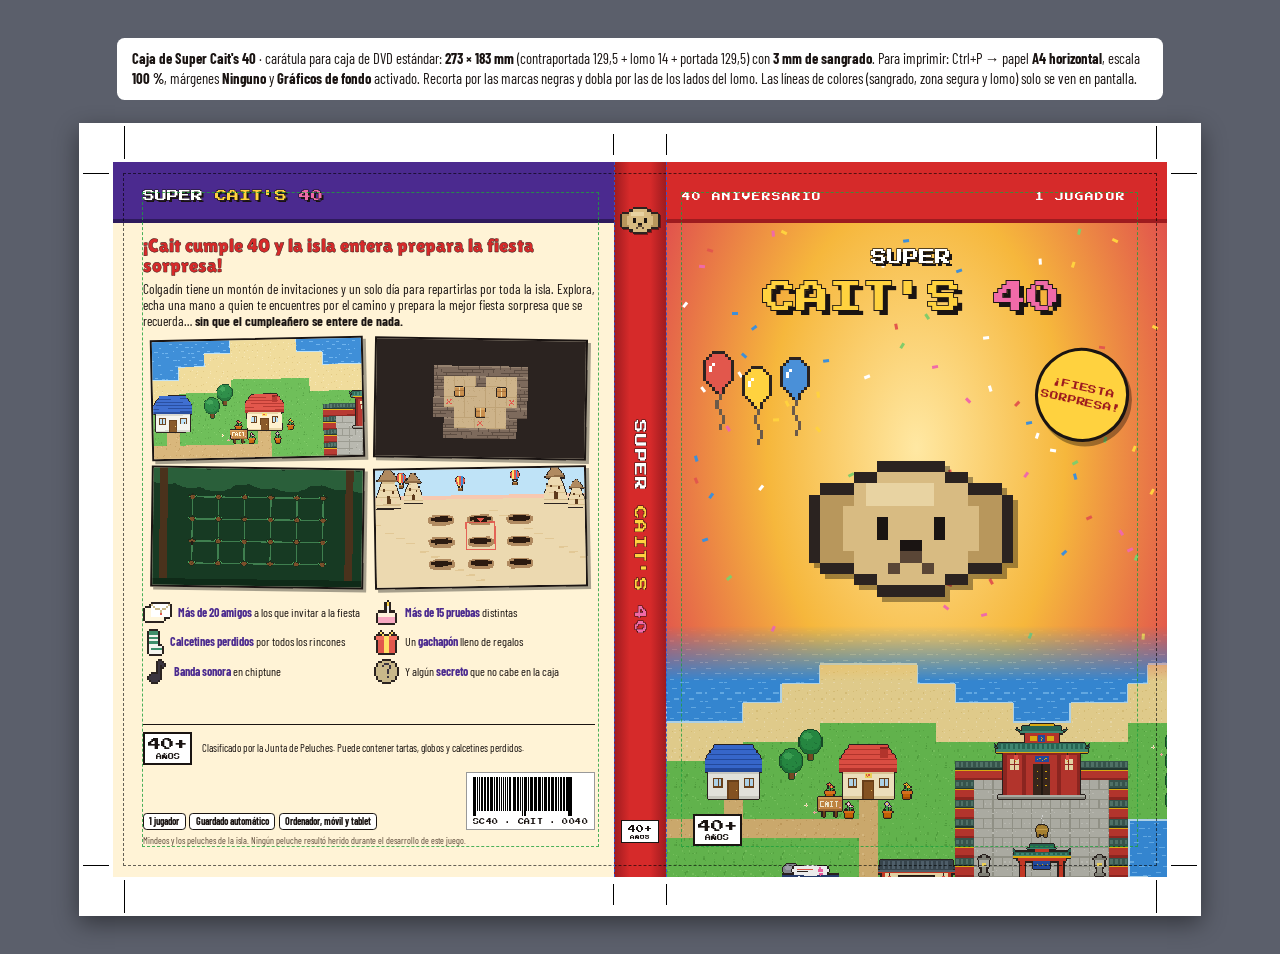
==== caja/index.html @ e4d0650d "Subida del juego" ====
<!doctype html>
<html lang="es">
<head>
<meta charset="utf-8">
<meta name="viewport" content="width=device-width, initial-scale=1">
<title>Super Cait's 40 — Caja (DVD)</title>
<link rel="preconnect" href="https://fonts.googleapis.com">
<link rel="preconnect" href="https://fonts.gstatic.com" crossorigin>
<link href="https://fonts.googleapis.com/css2?family=Barlow+Condensed:ital,wght@0,400;0,600;0,700;1,400;1,700&family=Lilita+One&family=Press+Start+2P&display=swap" rel="stylesheet">
<link rel="stylesheet" href="caja.css">
</head>
<body>

<div class="noprint">
  <b>Caja de Super Cait's 40</b> · carátula para caja de DVD estándar: <b>273 × 183 mm</b> (contraportada 129,5 + lomo 14 +
  portada 129,5) con <b>3 mm de sangrado</b>. Para imprimir: Ctrl+P → papel <b>A4 horizontal</b>, escala <b>100 %</b>,
  márgenes <b>Ninguno</b> y <b>Gráficos de fondo</b> activado. Recorta por las marcas negras y dobla por las de los lados del lomo.
  Las líneas de colores (sangrado, zona segura y lomo) solo se ven en pantalla.
</div>

<div class="sheet">
  <div class="cover">

    <!-- ============================================================ CONTRAPORTADA -->
    <section class="panel back">
      <div class="band">
        <div class="mini-logo">SUPER <b>CAIT'S</b> <span>40</span></div>
      </div>
      <div class="inner">
        <h2 class="tagline">¡Cait cumple 40 y la isla entera prepara la fiesta sorpresa!</h2>
        <p class="blurb">Colgadín tiene un montón de invitaciones y un solo día para repartirlas por toda la isla. Explora,
          echa una mano a quien te encuentres por el camino y prepara la mejor fiesta sorpresa que se recuerda…
          <b>sin que el cumpleañero se entere de nada.</b></p>

        <div class="shots">
          <img data-map="isla" data-rect="14,4,16,9" data-empty alt="">
          <img src="img/sokoban.png" alt="">
          <img src="img/monos.png" alt="">
          <img src="img/awawas.png" alt="">
        </div>

        <ul class="feats">
          <li><img data-icon="invites" data-x="2.2" alt=""><span><b>Más de 20 amigos</b> a los que invitar a la fiesta</span></li>
          <li><img data-icon="cake" data-x="2.2" alt=""><span><b>Más de 15 pruebas</b> distintas</span></li>
          <li><img data-icon="sock_0" data-x="2.2" alt=""><span><b>Calcetines perdidos</b> por todos los rincones</span></li>
          <li><img data-icon="gift" data-x="2.2" alt=""><span>Un <b>gachapón</b> lleno de regalos</span></li>
          <li><img data-icon="music" data-x="2.2" alt=""><span><b>Banda sonora</b> en chiptune</span></li>
          <li><img data-icon="question" data-x="2.2" alt=""><span>Y algún <b>secreto</b> que no cabe en la caja</span></li>
        </ul>
      </div>

      <div class="legal-strip">
        <div class="rating"><div class="r">40+<small>AÑOS</small></div>
          <div>Clasificado por la Junta de Peluches. Puede contener tartas, globos y calcetines
            perdidos.</div></div>
        <div class="info">
          <div class="specs"><span>1 jugador</span><span>Guardado automático</span><span>Ordenador, móvil y tablet</span></div>
          <div class="bar-wrap">
            <div class="barcode" id="barcode"></div>
            <div class="code">SC40 · CAIT · 0040</div>
          </div>
        </div>
        <p class="tiny">Mindeos y los peluches de la isla. Ningún peluche resultó herido durante el desarrollo de este juego.</p>
      </div>
    </section>

    <!-- ============================================================ LOMO -->
    <section class="panel spine">
      <img class="spine-face" data-spr="colgadin_down_0" data-x="2.3" alt="">
      <div class="spine-title"><span>SUPER <b>CAIT'S</b> <i>40</i></span></div>
      <div class="spine-r">40+<small>AÑOS</small></div>
    </section>

    <!-- ============================================================ PORTADA -->
    <section class="panel front">
      <div class="sky"></div>
      <div class="confetti" id="confetti"></div>
      <img class="ground" data-map="isla" data-rect="12,2,26,13" data-empty alt="">
      <div class="band">
        <span>40 ANIVERSARIO</span><span>1 JUGADOR</span>
      </div>
      <div class="logo">
        <div class="s">SUPER</div>
        <div class="b">CAIT'S <span>40</span></div>
      </div>
      <div class="sticker">¡FIESTA<br>SORPRESA!</div>
      <div class="balloons">
        <img data-icon="pballoon_r" data-x="3.2" alt=""><img data-icon="pballoon_y" data-x="3.2" alt=""><img data-icon="pballoon_b" data-x="3.2" alt="">
      </div>
      <div class="hero"><img data-spr="colgadin_down_0" data-x="12" alt="Colgadín"></div>
      <div class="rating-front"><div class="r">40+<small>AÑOS</small></div></div>
    </section>

    <!-- Guías (solo en pantalla): sangrado, corte, zona segura y pliegues del lomo -->
    <div class="guide trim"></div>
    <div class="guide safe safe-back"></div>
    <div class="guide safe safe-front"></div>
    <div class="guide fold f1"></div>
    <div class="guide fold f2"></div>
  </div>
  <!-- Marcas de corte y de pliegue (se imprimen, fuera de la carátula) -->
  <div class="marks" id="marks"></div>
</div>

<script type="module" src="../guia/guia.js"></script>
<script type="module" src="caja.js"></script>
</body>
</html>
---- caja/caja.css ----
/* Caja de Super Cait's 40: carátula para caja de DVD estándar (273 × 183 mm: contraportada 129,5 + lomo 14 + portada 129,5),
   con 3 mm de sangrado por cada lado (279 × 189 mm), centrada en un A4 horizontal con marcas de corte y de pliegue.
   Mismo estilo que el manual (guia/): fuentes, colores y sprites dibujados con el código del juego. */
@font-face { font-family: 'VT323'; src: url('../fonts/vt323.woff2') format('woff2'); }
:root {
  --red: #d62a2a; --red-d: #9e1b1f; --yellow: #ffd23f; --yellow-d: #e8a800; --pink: #f06aa8;
  --purple: #4b2a8f; --ink: #1a1412; --paper: #fffdf6; --cream: #fff3d6;
  --head: 'Press Start 2P', 'VT323', monospace;
  --title: 'Lilita One', 'Arial Black', sans-serif;
  --body: 'Barlow Condensed', 'Arial Narrow', sans-serif;
  /* medidas */
  --bleed: 3mm; --back: 129.5mm; --spine: 14mm; --front: 129.5mm; --h: 183mm;
}
* { box-sizing: border-box; }
@page { size: A4 landscape; margin: 0; }
html { background: #5b5f6b; }
body { margin: 0; padding: 10mm 0; font-family: var(--body); color: var(--ink); -webkit-print-color-adjust: exact; print-color-adjust: exact; }
img[data-spr], img[data-icon], img[data-map], .shots img { image-rendering: pixelated; }
.noprint { max-width: 277mm; margin: 0 auto 6mm; padding: 3mm 4mm; background: #fff; border-radius: 2mm; font: 11pt/1.35 var(--body); }

/* ------------------------------------------------------------ hoja A4 y carátula */
.sheet { position: relative; width: 297mm; height: 210mm; margin: 0 auto; background: #fff; box-shadow: 0 2mm 6mm rgba(0, 0, 0, .45); }
.cover { position: absolute; left: 9mm; top: 10.5mm; width: 279mm; height: 189mm; overflow: hidden; }
.panel { position: absolute; top: 0; height: 100%; overflow: hidden; }
.back { left: 0; width: calc(var(--bleed) + var(--back)); }
.spine { left: calc(var(--bleed) + var(--back)); width: var(--spine); }
.front { left: calc(var(--bleed) + var(--back) + var(--spine)); width: calc(var(--front) + var(--bleed)); }

/* Guías de pantalla: corte (negro discontinuo), zona segura (verde), pliegues del lomo (azul) */
.guide { position: absolute; pointer-events: none; z-index: 50; }
.trim { inset: var(--bleed); outline: .25mm dashed rgba(0, 0, 0, .6); }
.safe { top: 8mm; bottom: 8mm; outline: .25mm dashed rgba(30, 160, 60, .8); }
.safe-back { left: 8mm; width: calc(var(--back) - 9mm); }
.safe-front { right: 8mm; width: calc(var(--front) - 9mm); }
.fold { top: 0; bottom: 0; width: 0; border-left: .25mm dashed rgba(40, 90, 220, .9); }
.fold.f1 { left: calc(var(--bleed) + var(--back)); } .fold.f2 { left: calc(var(--bleed) + var(--back) + var(--spine)); }
body.clean .guide { display: none; }
.marks { position: absolute; inset: 0; pointer-events: none; }
.marks i { position: absolute; background: #000; }

@media print {
  html, body { background: none; padding: 0; }
  .noprint, .guide { display: none !important; }
  .sheet { margin: 0; box-shadow: none; }
}

/* ------------------------------------------------------------ portada */
.front .sky { position: absolute; inset: 0; background: radial-gradient(ellipse at 50% 40%, #ffe8a3 0%, #f6b73c 42%, #e2574c 78%, #a8323a 100%); }
.front .ground { position: absolute; left: 0; bottom: 0; width: 100%;
  -webkit-mask-image: linear-gradient(transparent, #000 22%); mask-image: linear-gradient(transparent, #000 22%); filter: saturate(1.1) brightness(.92); }
.confetti { position: absolute; inset: 0; }
.confetti i { position: absolute; width: 1.6mm; height: .9mm; }
.front .band { position: absolute; left: 0; right: 0; top: 0; height: 16mm; padding: 3mm 11mm 0 4mm; display: flex; align-items: center; justify-content: space-between;
  background: var(--red); border-bottom: 1.2mm solid var(--red-d); font: 6.5pt var(--head); color: #fff; letter-spacing: .8pt; }
.logo { position: absolute; top: 23mm; left: 0; right: 3mm; text-align: center; }
.logo .s { display: block; margin-bottom: 3mm; font: 12pt var(--head); color: #fff; -webkit-text-stroke: 1pt var(--ink); paint-order: stroke fill; text-shadow: .8mm .8mm 0 var(--ink); }
.logo .b { font: 25pt/1.25 var(--head); color: var(--yellow); -webkit-text-stroke: 1.4pt var(--ink); paint-order: stroke fill; text-shadow: 1.3mm 1.3mm 0 var(--ink); white-space: nowrap; }
.logo .b span { color: var(--pink); }
.sticker { position: absolute; top: 49mm; right: 10mm; width: 25mm; height: 25mm; border-radius: 50%; display: flex; align-items: center; justify-content: center;
  background: var(--yellow); border: .9mm solid var(--ink); box-shadow: 1mm 1mm 0 rgba(0, 0, 0, .35); transform: rotate(12deg);
  font: 6.5pt/1.6 var(--head); text-align: center; color: var(--red-d); }
.balloons { position: absolute; top: 50mm; left: 9mm; display: flex; align-items: flex-start; gap: .5mm; }
.balloons img:nth-child(2) { margin-top: 4mm; } .balloons img:nth-child(3) { margin-top: 1.5mm; }
.hero { position: absolute; left: 0; right: 3mm; top: 64mm; text-align: center; }
.hero img { filter: drop-shadow(1.5mm 1.5mm 0 rgba(0, 0, 0, .35)); }
.crowd { position: absolute; display: flex; justify-content: space-between; align-items: flex-end; }
.crowd img { filter: drop-shadow(.8mm .8mm 0 rgba(0, 0, 0, .35)); }
.crowd img.shadow { filter: brightness(0) opacity(.55); } /* invitados sorpresa: solo la silueta */
.crowd.back-row { left: 10mm; right: 13mm; bottom: 37mm; }
.crowd.front-row { left: 24mm; right: 11mm; bottom: 12mm; }
.rating-front { position: absolute; left: 7mm; bottom: 8mm; }

/* clasificación «40+» (original del juego: la Junta de Peluches) */
.r { width: 13mm; border: .7mm solid var(--ink); text-align: center; font: 10pt/1.25 var(--head); background: #fff; padding: .8mm 0; }
.r small { display: block; font: 4.5pt var(--head); }

/* ------------------------------------------------------------ lomo */
.spine { background: linear-gradient(90deg, var(--red-d), var(--red) 30%, var(--red) 70%, var(--red-d)); display: flex; flex-direction: column; align-items: center; }
.spine-face { margin-top: 9mm; filter: drop-shadow(.5mm .5mm 0 rgba(0, 0, 0, .4)); }
.spine-title { flex: 1; display: flex; align-items: center; justify-content: center; writing-mode: vertical-rl;
  font: 10pt var(--head); color: #fff; -webkit-text-stroke: .7pt var(--ink); paint-order: stroke fill; letter-spacing: 1pt; white-space: nowrap; }
.spine-title b { font-weight: 400; color: var(--yellow); } .spine-title i { font-style: normal; color: var(--pink); }
.spine-r { margin-bottom: 9mm; width: 10mm; border: .5mm solid var(--ink); background: #fff; font: 6pt/1.5 var(--head); text-align: center; padding: .5mm 0; }
.spine-r small { display: block; font: 3.5pt var(--head); }

/* ------------------------------------------------------------ contraportada */
.back { background: var(--cream); }
.back .band { position: absolute; left: 0; right: 0; top: 0; height: 16mm; padding: 3mm 4mm 0 8mm; display: flex; align-items: center;
  background: var(--purple); border-bottom: 1.2mm solid #2e1a5c; }
.mini-logo { font: 9pt var(--head); color: #fff; -webkit-text-stroke: .7pt var(--ink); paint-order: stroke fill; text-shadow: .5mm .5mm 0 var(--ink); }
.mini-logo b { font-weight: 400; color: var(--yellow); } .mini-logo span { color: var(--pink); }
.back .inner { position: absolute; top: 19.5mm; left: 8mm; right: 5mm; }
.tagline { margin: 0 0 1.5mm; font: 14pt/1.05 var(--title); color: var(--red); -webkit-text-stroke: .3pt var(--ink); }
.blurb { margin: 0 0 2.5mm; font: 10pt/1.2 var(--body); }
.shots { display: grid; grid-template-columns: 1fr 1fr; gap: 2mm 3mm; margin: 0 2mm 3mm; }
.shots img { width: 100%; display: block; border: .6mm solid var(--ink); box-shadow: .8mm .8mm 0 rgba(0, 0, 0, .35); }
.shots img:nth-child(1) { transform: rotate(-1.2deg); } .shots img:nth-child(2) { transform: rotate(1deg); }
.shots img:nth-child(3) { transform: rotate(.8deg); } .shots img:nth-child(4) { transform: rotate(-1deg); }
.feats { list-style: none; margin: 0; padding: 0; display: grid; grid-template-columns: 1fr 1fr; gap: 1mm 3mm; font: 9pt/1.1 var(--body); }
.feats li { display: flex; align-items: center; gap: 1.6mm; }
.feats b { color: var(--purple); }
.legal-strip { position: absolute; left: 8mm; right: 5mm; bottom: 8mm; border-top: .5mm solid var(--ink); padding-top: 2mm; }
.legal-strip .rating { display: flex; gap: 2.5mm; align-items: center; font: 8pt/1.15 var(--body); margin-bottom: 2mm; }
.legal-strip .info { display: flex; align-items: flex-end; justify-content: space-between; gap: 3mm; }
.specs { display: flex; flex-wrap: wrap; gap: 1mm; }
.specs span { border: .4mm solid var(--ink); border-radius: 1mm; padding: .2mm 1.4mm; font: 700 7.5pt/1.3 var(--body); background: #fff; }
.bar-wrap { flex: none; background: #fff; padding: 1mm 1.5mm .6mm; border: .3mm solid #999; text-align: center; }
.barcode { display: flex; height: 9mm; align-items: stretch; margin-bottom: 1.8mm; } /* hueco para las barras guía, más largas */
.barcode i { display: block; background: #000; }
.code { font: 4.5pt/1.4 var(--head); letter-spacing: .3pt; white-space: nowrap; }
.legal-strip .tiny { margin: 1.5mm 0 0; font: 7pt/1.2 var(--body); color: #5b4a3a; }
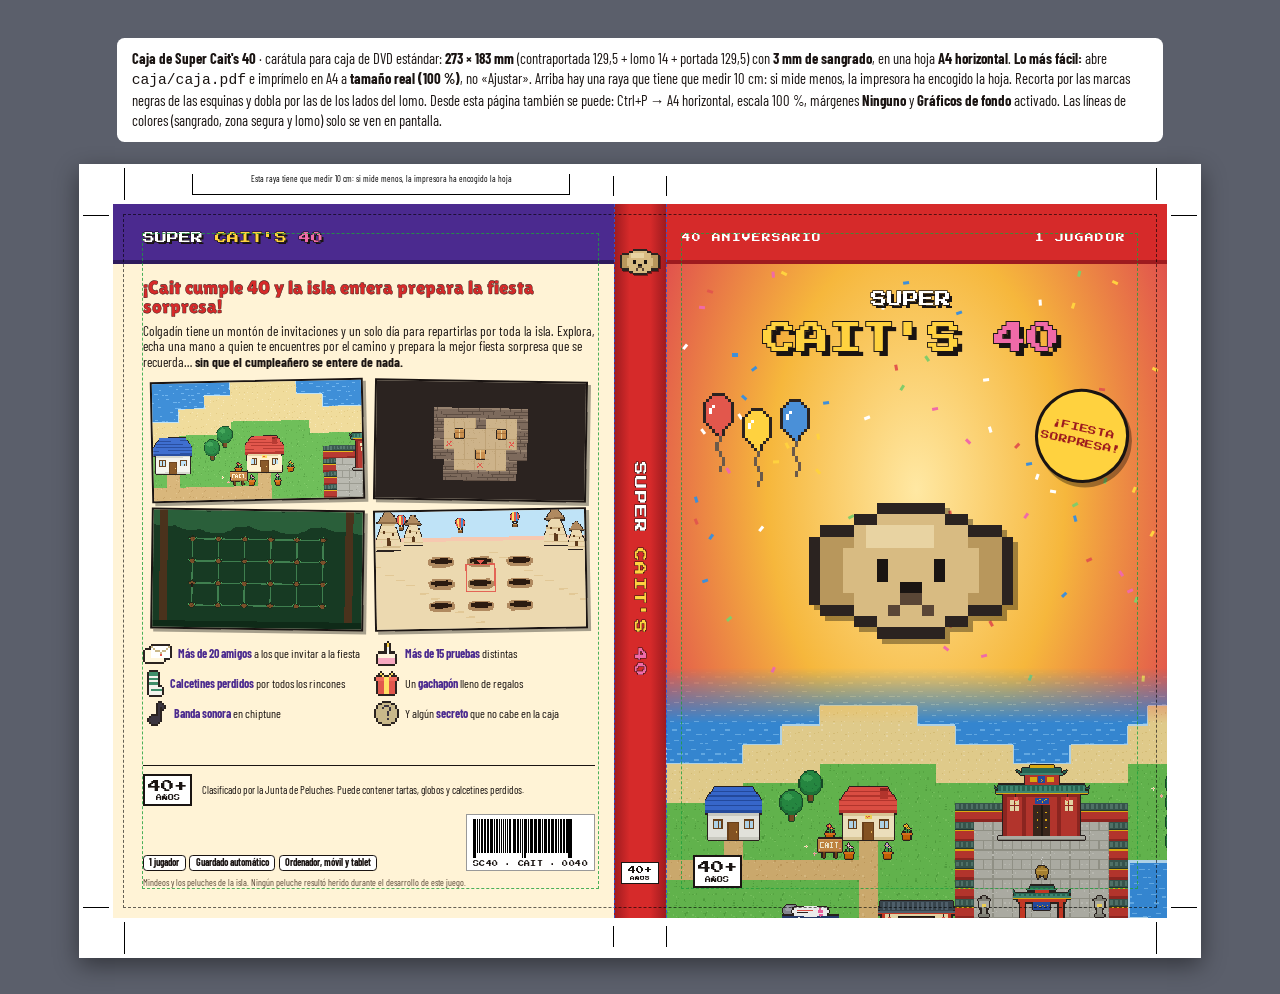
==== commit 61e82e40: "Versión final" ====
--- a/caja/index.html
+++ b/caja/index.html
@@ -4,6 +4,9 @@
 <meta charset="utf-8">
 <meta name="viewport" content="width=device-width, initial-scale=1">
 <title>Super Cait's 40 — Caja (DVD)</title>
+<link rel="icon" href="../favicon.ico" sizes="any">
+<link rel="icon" type="image/png" sizes="32x32" href="../assets/icon/colgadin-32.png">
+<link rel="apple-touch-icon" href="../assets/icon/colgadin-180.png">
 <link rel="preconnect" href="https://fonts.googleapis.com">
 <link rel="preconnect" href="https://fonts.gstatic.com" crossorigin>
 <link href="https://fonts.googleapis.com/css2?family=Barlow+Condensed:ital,wght@0,400;0,600;0,700;1,400;1,700&family=Lilita+One&family=Press+Start+2P&display=swap" rel="stylesheet">
@@ -13,9 +16,12 @@
 
 <div class="noprint">
   <b>Caja de Super Cait's 40</b> · carátula para caja de DVD estándar: <b>273 × 183 mm</b> (contraportada 129,5 + lomo 14 +
-  portada 129,5) con <b>3 mm de sangrado</b>. Para imprimir: Ctrl+P → papel <b>A4 horizontal</b>, escala <b>100 %</b>,
-  márgenes <b>Ninguno</b> y <b>Gráficos de fondo</b> activado. Recorta por las marcas negras y dobla por las de los lados del lomo.
-  Las líneas de colores (sangrado, zona segura y lomo) solo se ven en pantalla.
+  portada 129,5) con <b>3 mm de sangrado</b>, en una hoja <b>A4 horizontal</b>.
+  <b>Lo más fácil:</b> abre <code>caja/caja.pdf</code> e imprímelo en A4 a <b>tamaño real (100 %)</b>, no «Ajustar». Arriba
+  hay una raya que tiene que medir 10 cm: si mide menos, la impresora ha encogido la hoja. Recorta por las marcas negras de
+  las esquinas y dobla por las de los lados del lomo.
+  Desde esta página también se puede: Ctrl+P → A4 horizontal, escala 100 %, márgenes <b>Ninguno</b> y <b>Gráficos de fondo</b>
+  activado. Las líneas de colores (sangrado, zona segura y lomo) solo se ven en pantalla.
 </div>
 
 <div class="sheet">
@@ -100,6 +106,7 @@
   </div>
   <!-- Marcas de corte y de pliegue (se imprimen, fuera de la carátula) -->
   <div class="marks" id="marks"></div>
+  <div class="ruler">Esta raya tiene que medir 10 cm: si mide menos, la impresora ha encogido la hoja</div>
 </div>
 
 <script type="module" src="../guia/guia.js"></script>
--- a/caja/caja.css
+++ b/caja/caja.css
@@ -37,6 +37,9 @@
 body.clean .guide { display: none; }
 .marks { position: absolute; inset: 0; pointer-events: none; }
 .marks i { position: absolute; background: #000; }
+/* Raya de control de 10 cm en el margen de arriba, entre las marcas: si al imprimir mide menos, se ha impreso encogida */
+.ruler { position: absolute; left: 30mm; top: 2.6mm; width: 100mm; height: 5.6mm; border: .2mm solid #000; border-top: 0;
+  font: 6.5pt/1 var(--body); color: #000; text-align: center; padding-top: .2mm; }
 
 @media print {
   html, body { background: none; padding: 0; }
